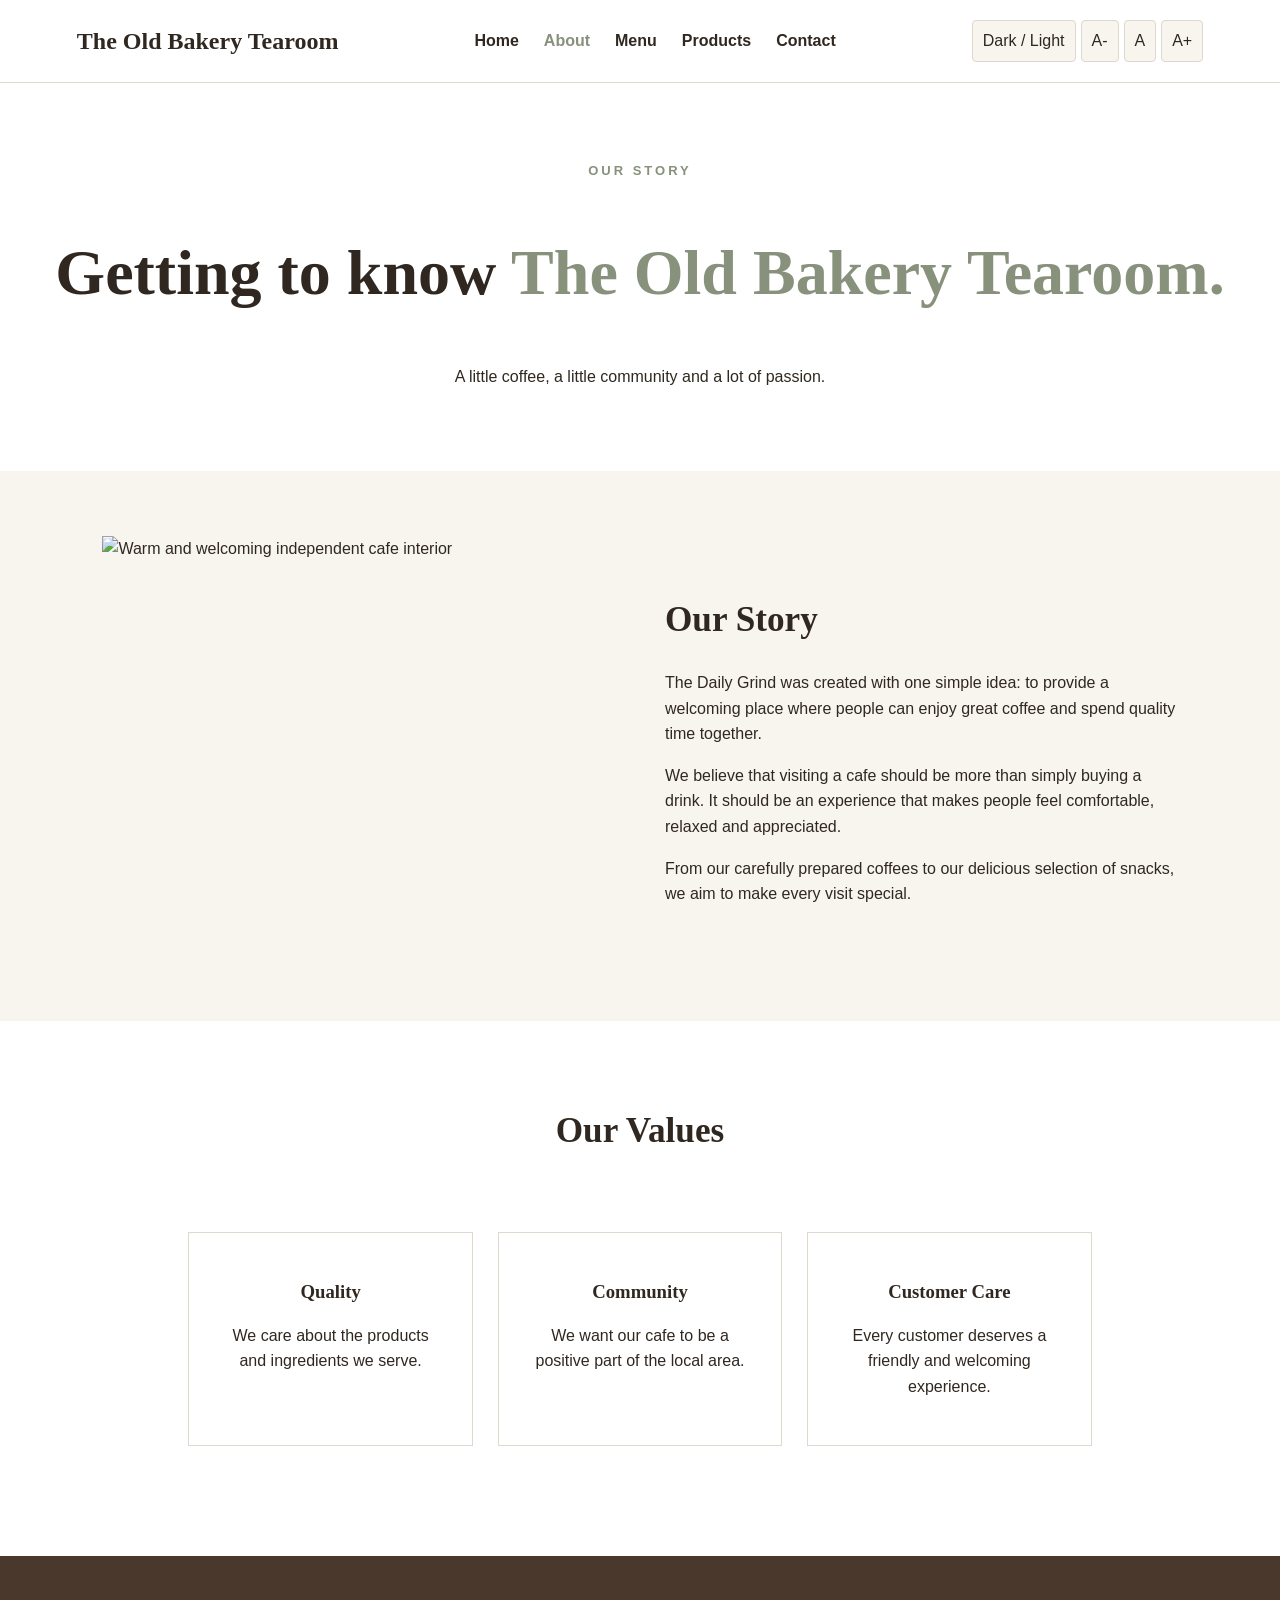
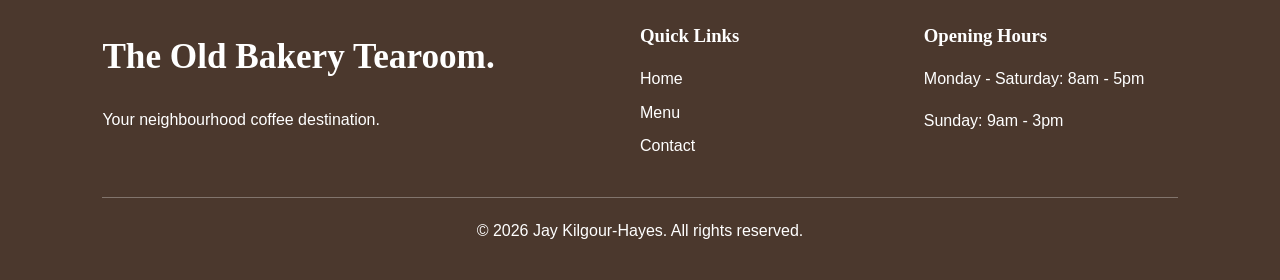
==== about.html @ dd0f077c "Initial commit - The Old Bakery Tearoom website" ====
<!DOCTYPE html>
<html lang="en">
<head>
    <meta charset="UTF-8">
    <meta name="viewport" content="width=device-width, initial-scale=1.0">
    <meta name="description" content="Discover the story behind The Old Bakery Tearoom cafe.">
    <title>About Us | The Old Bakery Tearoom</title>
    <link rel="stylesheet" href="css/styles.css">
    <script src="javascript/script.js" defer></script>
</head>

<body>

<a href="#main-content" class="skip-link">Skip to main content</a>

<header class="site-header">

    <a href="index.html" class="logo">The Old Bakery Tearoom</a>

    <button class="menu-toggle" aria-label="Open navigation menu"
            aria-expanded="false" aria-controls="main-navigation">
        ☰
    </button>

    <nav id="main-navigation" aria-label="Main navigation">
        <ul>
            <li><a href="index.html">Home</a></li>
            <li><a href="about.html" aria-current="page">About</a></li>
            <li><a href="menu.html">Menu</a></li>
            <li><a href="products.html">Products</a></li>
            <li><a href="contact.html">Contact</a></li>
        </ul>
    </nav>

    <div class="accessibility-controls">
        <button id="theme-toggle" type="button">Dark / Light</button>
        <button id="decrease-text" type="button">A-</button>
        <button id="reset-text" type="button">A</button>
        <button id="increase-text" type="button">A+</button>
    </div>

</header>

<main id="main-content">

    <section class="page-heading">
        <p class="eyebrow">OUR STORY</p>
        <h1>Getting to know <span>The Old Bakery Tearoom.</span></h1>
        <p>A little coffee, a little community and a lot of passion.</p>
    </section>

    <section class="about-section">

        <div class="about-image">
            <img src="../Project 2/assets/Images/Cafe_seats.jpeg"
                 alt="Warm and welcoming independent cafe interior">
        </div>

        <div class="about-content">

            <h2>Our Story</h2>

            <p>
                The Daily Grind was created with one simple idea:
                to provide a welcoming place where people can
                enjoy great coffee and spend quality time together.
            </p>

            <p>
                We believe that visiting a cafe should be more
                than simply buying a drink. It should be an
                experience that makes people feel comfortable,
                relaxed and appreciated.
            </p>

            <p>
                From our carefully prepared coffees to our
                delicious selection of snacks, we aim to make
                every visit special.
            </p>

        </div>

    </section>

    <section class="values-section">

        <h2>Our Values</h2>

        <div class="features">

            <article class="feature-card">
                <h3>Quality</h3>
                <p>We care about the products and ingredients we serve.</p>
            </article>

            <article class="feature-card">
                <h3>Community</h3>
                <p>We want our cafe to be a positive part of the local area.</p>
            </article>

            <article class="feature-card">
                <h3>Customer Care</h3>
                <p>Every customer deserves a friendly and welcoming experience.</p>
            </article>

        </div>

    </section>

</main>

<footer class="site-footer">
    <div class="footer-content">
        <div>
            <h2>The Old Bakery Tearoom.</h2>
            <p>Your neighbourhood coffee destination.</p>
        </div>
        <div>
            <h3>Quick Links</h3>
            <a href="index.html">Home</a>
            <a href="menu.html">Menu</a>
            <a href="contact.html">Contact</a>
        </div>
        <div>
            <h3>Opening Hours</h3>
            <p>Monday - Saturday: 8am - 5pm</p>
            <p>Sunday: 9am - 3pm</p>
        </div>
    </div>
    <p class="copyright">&copy; 2026 Jay Kilgour-Hayes. All rights reserved.</p>
</footer>

</body>
</html>
---- css/styles.css ----
/* =========================================
   THE DAILY GRIND - WEBSITE STYLES
   Espresso brown, cream and sage green.
========================================= */

/* 1. Global settings */

:root {
    --primary: #4b382d;
    --secondary: #87917b;
    --background: #f8f5ef;
    --surface: #ffffff;
    --text: #302820;
    --muted: #686159;
    --border: #ded8ce;
    --font-size: 16px;
}

* {
    box-sizing: border-box;
}

html {
    scroll-behavior: smooth;
    font-size: var(--font-size);
}

body {
    margin: 0;
    background: var(--background);
    color: var(--text);
    font-family: Arial, Helvetica, sans-serif;
    line-height: 1.6;
}

img {
    max-width: 100%;
    display: block;
}

a {
    color: inherit;
}

button,
input,
textarea {
    font: inherit;
}

button {
    cursor: pointer;
}

a:focus-visible,
button:focus-visible,
input:focus-visible,
textarea:focus-visible {
    outline: 3px solid var(--secondary);
    outline-offset: 3px;
}

/* 2. Dark mode */

body.dark-mode {
    --primary: #d7c7b3;
    --secondary: #aab69c;
    --background: #201e1a;
    --surface: #302c25;
    --text: #f5efe5;
    --muted: #c3bbae;
    --border: #514a40;
}

/* 3. Accessibility */

.skip-link {
    position: absolute;
    top: -100px;
    left: 10px;
    background: var(--primary);
    color: white;
    padding: 12px;
    z-index: 1000;
}

.skip-link:focus {
    top: 10px;
}

/* 4. Header and navigation */

.site-header {
    display: flex;
    align-items: center;
    justify-content: space-between;
    flex-wrap: wrap;
    padding: 20px 6%;
    background: var(--surface);
    border-bottom: 1px solid var(--border);
    gap: 15px;
}

.logo {
    font-family: Georgia, serif;
    font-size: 24px;
    font-weight: bold;
    text-decoration: none;
}

.logo span {
    color: var(--secondary);
}

nav ul {
    display: flex;
    list-style: none;
    gap: 25px;
    padding: 0;
    margin: 0;
}

nav a {
    text-decoration: none;
    font-weight: bold;
}

nav a:hover,
nav a[aria-current="page"] {
    color: var(--secondary);
}

.menu-toggle {
    display: none;
    background: transparent;
    border: 1px solid var(--border);
    padding: 8px 12px;
    color: var(--text);
    font-size: 20px;
}

.accessibility-controls {
    display: flex;
    gap: 5px;
    align-items: center;
}

.accessibility-controls button {
    padding: 7px 10px;
    background: var(--background);
    border: 1px solid var(--border);
    color: var(--text);
    border-radius: 4px;
}

/* 5. Typography */

h1,
h2,
h3 {
    font-family: Georgia, "Times New Roman", serif;
    line-height: 1.2;
}

h1 {
    font-size: clamp(2.5rem, 5vw, 4.5rem);
}

h2 {
    font-size: 2.2rem;
}

.eyebrow {
    color: var(--secondary);
    font-size: 13px;
    font-weight: bold;
    letter-spacing: 3px;
}

/* 6. Original buttons */

.primary-button,
.secondary-button {
    display: inline-block;
    padding: 13px 25px;
    text-decoration: none;
    border: none;
    border-radius: 4px;
    font-weight: bold;
}

.primary-button {
    background: var(--secondary);
    color: #ffffff;
}

.secondary-button {
    background: var(--primary);
    color: #ffffff;
}

.primary-button:hover,
.secondary-button:hover {
    opacity: 0.85;
}

/* 7. Home page hero */

.hero {
    display: grid;
    grid-template-columns: 1fr 1fr;
    align-items: center;
    gap: 40px;
    padding: 70px 8%;
    background: var(--background);
}

.hero-content h1 span,
.page-heading h1 span {
    color: var(--secondary);
}

.hero-content p {
    max-width: 500px;
}

.hero-image img {
    width: 100%;
    height: 450px;
    object-fit: cover;
    border-radius: 5px;
}

/* 8. Welcome section */

.welcome-section {
    text-align: center;
    max-width: 750px;
    margin: auto;
    padding: 65px 20px;
}

/* 9. Feature cards */

.features {
    display: grid;
    grid-template-columns: repeat(3, 1fr);
    gap: 25px;
    padding: 50px 8%;
}

.feature-card {
    background: var(--surface);
    border: 1px solid var(--border);
    padding: 30px;
    text-align: center;
}

.feature-icon {
    font-size: 40px;
}

/* 10. Call to action */

.cta-section {
    text-align: center;
    padding: 65px 20px;
    background: var(--surface);
}

/* 11. Page headings */

.page-heading {
    text-align: center;
    padding: 65px 20px;
    background: var(--surface);
}

.page-heading h1 span {
    color: var(--secondary);
}

/* 12. About page */

.about-section {
    display: grid;
    grid-template-columns: 1fr 1fr;
    gap: 50px;
    align-items: center;
    padding: 65px 8%;
}

.about-image img {
    width: 100%;
    height: 420px;
    object-fit: cover;
}

.values-section {
    padding: 60px 8%;
    text-align: center;
    background: var(--surface);
}

/* 13. Menu page */

.menu-section {
    padding: 60px 8%;
}

.filter-buttons {
    display: flex;
    flex-wrap: wrap;
    gap: 10px;
    margin: 25px 0;
}

.filter-btn {
    background: var(--surface);
    color: var(--text);
    border: 1px solid var(--border);
    padding: 10px 20px;
    border-radius: 25px;
}

.filter-btn.active,
.filter-btn[aria-pressed="true"] {
    background: var(--primary);
    color: #ffffff;
}

.product-grid {
    display: grid;
    grid-template-columns: repeat(3, 1fr);
    gap: 25px;
}

.product-card {
    background: var(--surface);
    border: 1px solid var(--border);
    overflow: hidden;
}

.product-card[hidden] {
    display: none;
}

.product-card img {
    width: 100%;
    height: 220px;
    object-fit: cover;
}

.product-information {
    padding: 20px;
}

.product-information p {
    color: var(--muted);
}

.add-to-basket {
    display: block;
    width: 100%;
    margin-top: 15px;
    padding: 12px;
    background: var(--secondary);
    color: #ffffff;
    border: none;
    border-radius: 3px;
}

.basket {
    margin-top: 40px;
    padding: 25px;
    background: var(--surface);
    border: 1px solid var(--border);
}

.basket button {
    padding: 10px 20px;
    background: var(--primary);
    color: #ffffff;
    border: none;
}

.small-note {
    color: var(--muted);
    font-size: 13px;
}

/* 14. Product page */

.featured-product {
    display: grid;
    grid-template-columns: 1fr 1fr;
    gap: 50px;
    align-items: center;
    padding: 70px 8%;
}

.featured-product-image img {
    width: 100%;
    height: 450px;
    object-fit: cover;
}

.product-price {
    font-size: 25px;
    font-weight: bold;
    color: var(--secondary);
}

/* 15. Contact page */

.contact-section {
    display: grid;
    grid-template-columns: 1fr 1fr;
    gap: 50px;
    padding: 70px 8%;
}

.contact-information h3 {
    margin-top: 25px;
}

.contact-information a {
    color: var(--secondary);
}

.contact-form-container {
    padding: 30px;
    background: var(--surface);
    border: 1px solid var(--border);
}

.form-group {
    margin-bottom: 20px;
}

.form-group label {
    display: block;
    margin-bottom: 7px;
    font-weight: bold;
}

.form-group input,
.form-group textarea {
    width: 100%;
    padding: 12px;
    border: 1px solid var(--border);
    background: var(--background);
    color: var(--text);
    border-radius: 3px;
}

.form-group input[aria-invalid="true"],
.form-group textarea[aria-invalid="true"] {
    border: 2px solid #a33b32;
}

/* 16. Footer */

.site-footer {
    padding: 50px 8% 20px;
    background: var(--primary);
    color: #ffffff;
}

.footer-content {
    display: grid;
    grid-template-columns: 2fr 1fr 1fr;
    gap: 30px;
}

.footer-content a {
    display: block;
    color: #ffffff;
    margin: 8px 0;
    text-decoration: none;
}

.copyright {
    text-align: center;
    padding-top: 20px;
    border-top: 1px solid rgba(255,255,255,0.3);
    margin-top: 30px;
}

/* 17. Tablet responsiveness */

@media (max-width: 1000px) {

    .site-header {
        flex-wrap: wrap;
    }

    .menu-toggle {
        display: block;
        margin-left: auto;
    }

    nav {
        display: none;
        width: 100%;
    }

    nav.open {
        display: block;
    }

    nav ul {
        flex-direction: column;
        gap: 15px;
        padding: 15px 0;
    }

    .hero,
    .about-section,
    .featured-product,
    .contact-section {
        grid-template-columns: 1fr;
    }

    .product-grid {
        grid-template-columns: repeat(2, 1fr);
    }
}

/* 18. Mobile responsiveness */

@media (max-width: 600px) {

    .hero {
        padding: 40px 6%;
    }

    .hero-image img {
        height: 280px;
    }

    .features,
    .product-grid {
        grid-template-columns: 1fr;
    }

    .about-section,
    .featured-product,
    .contact-section {
        padding: 40px 6%;
    }

    .footer-content {
        grid-template-columns: 1fr;
    }

    .accessibility-controls {
        width: 100%;
        justify-content: flex-end;
    }
}

/* 19. Reduced motion accessibility */

@media (prefers-reduced-motion: reduce) {

    *,
    *::before,
    *::after {
        scroll-behavior: auto !important;
        transition-duration: 0.01ms !important;
    }
}

/* 20. Link-style buttons */

.hero-actions {
    display: flex;
    flex-wrap: wrap;
    gap: 15px;
    margin-top: 25px;
}

.btn {
    display: inline-flex;
    align-items: center;
    justify-content: center;
    gap: 10px;
    min-height: 48px;
    padding: 13px 25px;
    text-decoration: none;
    border: 2px solid transparent;
    border-radius: 4px;
    font-weight: bold;
    text-align: center;
    line-height: 1.2;
    cursor: pointer;
    transition: background-color 0.3s ease, color 0.3s ease, transform 0.3s ease;
}

/* Add a visible arrow icon after the button text. */
.btn::after {
    content: "\2192";
    display: inline-block;
    font-size: 1.15em;
    line-height: 1;
}

.btn-primary {
    background-color: #87917b;
    color: #ffffff;
    border-color: #87917b;
}

.btn-primary:hover {
    background-color: #707b65;
    border-color: #707b65;
    color: #ffffff;
    transform: translateY(-2px);
}

.btn-secondary {
    background-color: #4b382d;
    color: #ffffff;
    border-color: #4b382d;
}

.btn-secondary:hover {
    background-color: #36271f;
    border-color: #36271f;
    color: #ffffff;
    transform: translateY(-2px);
}

.btn:focus-visible {
    outline: 3px solid var(--secondary);
    outline-offset: 3px;
}

/* Mobile button layout */

@media (max-width: 600px) {

    .hero-actions {
        flex-direction: column;
        align-items: stretch;
    }

    .btn {
        width: 100%;
    }
}
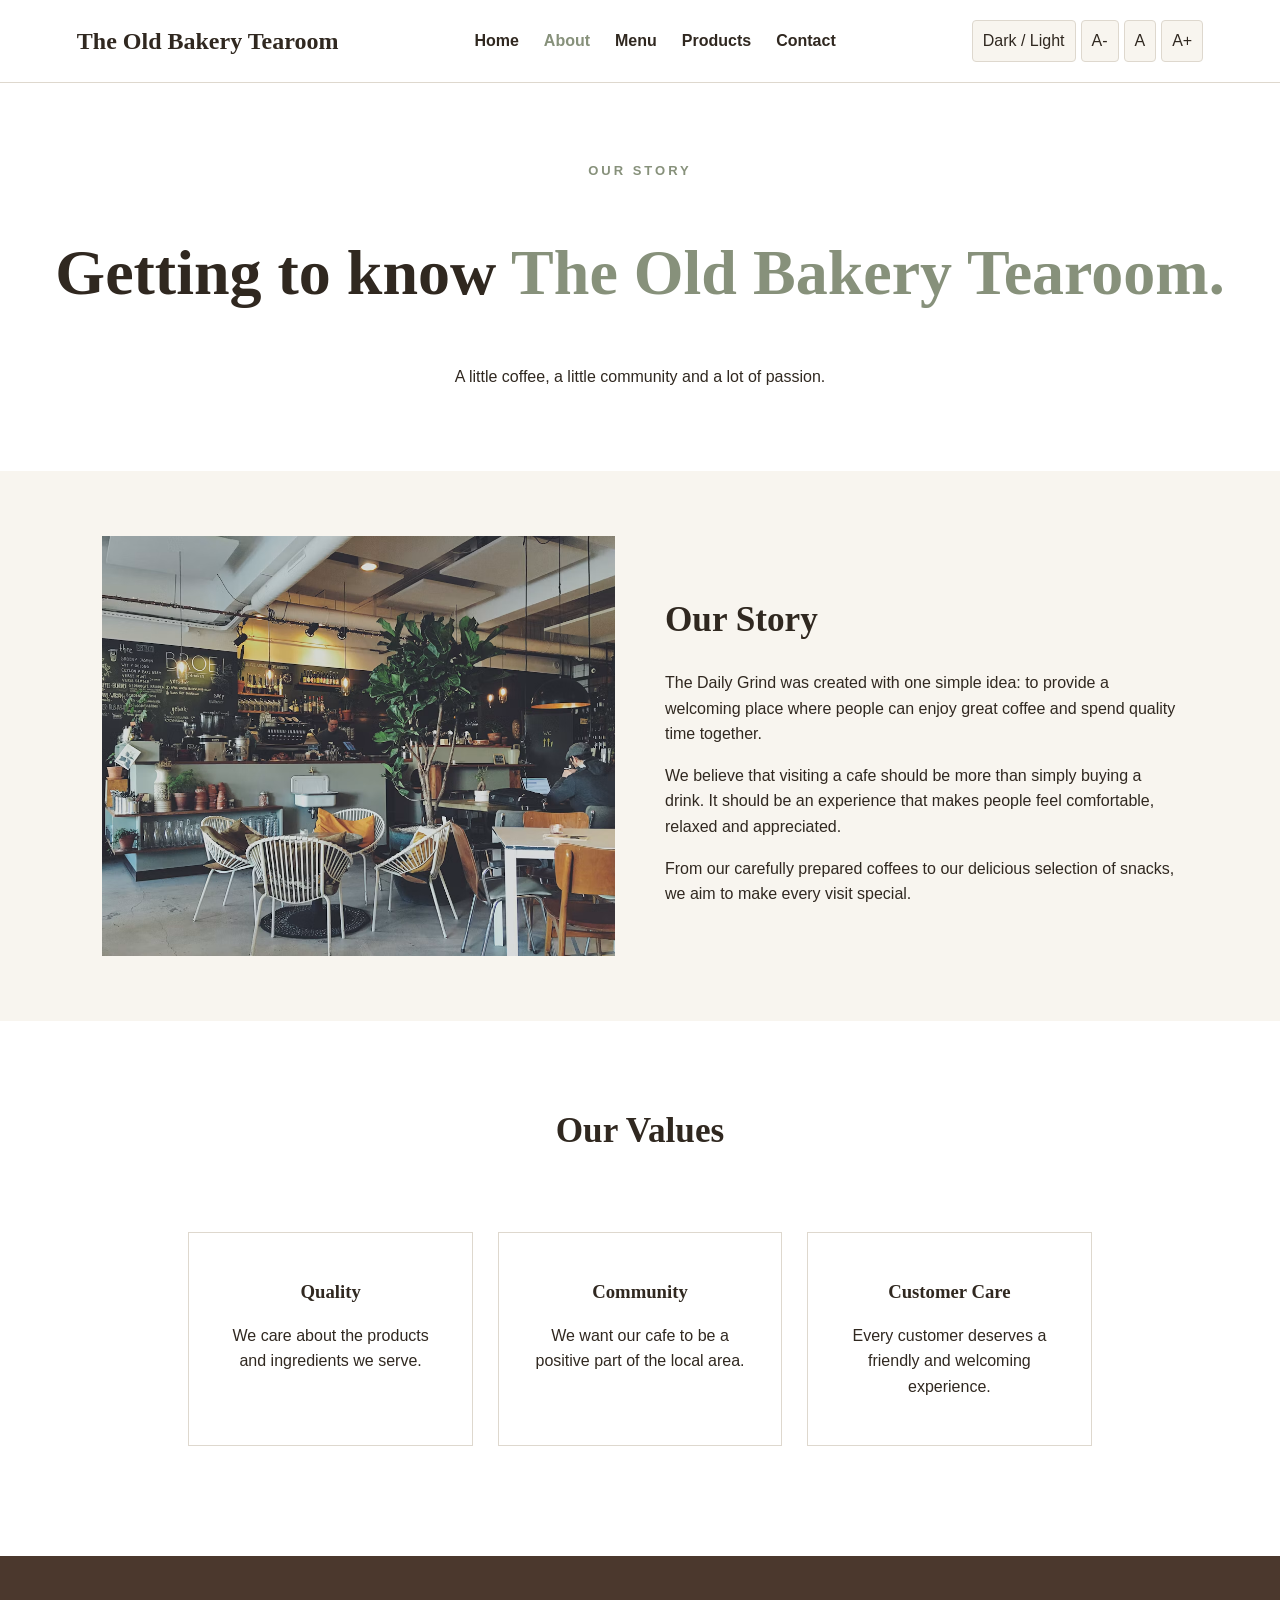
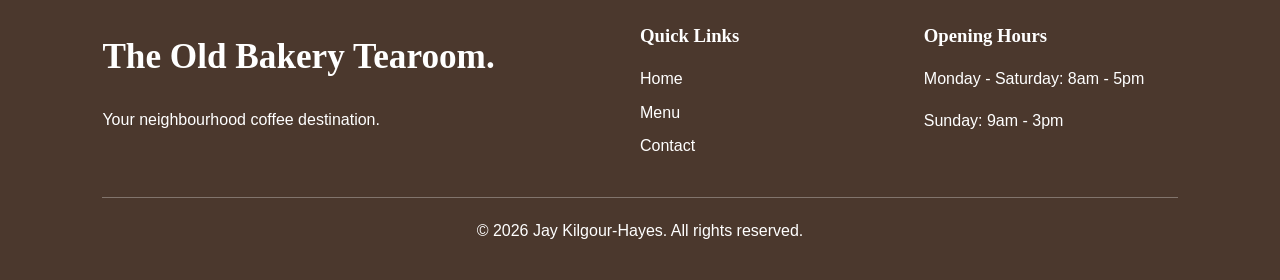
==== commit 338cbbec: "Update website" ====
--- a/about.html
+++ b/about.html
@@ -53,7 +53,7 @@
     <section class="about-section">
 
         <div class="about-image">
-            <img src="../Project 2/assets/Images/Cafe_seats.jpeg"
+            <img src="assets/Images/Cafe_seats.jpeg"
                  alt="Warm and welcoming independent cafe interior">
         </div>
 
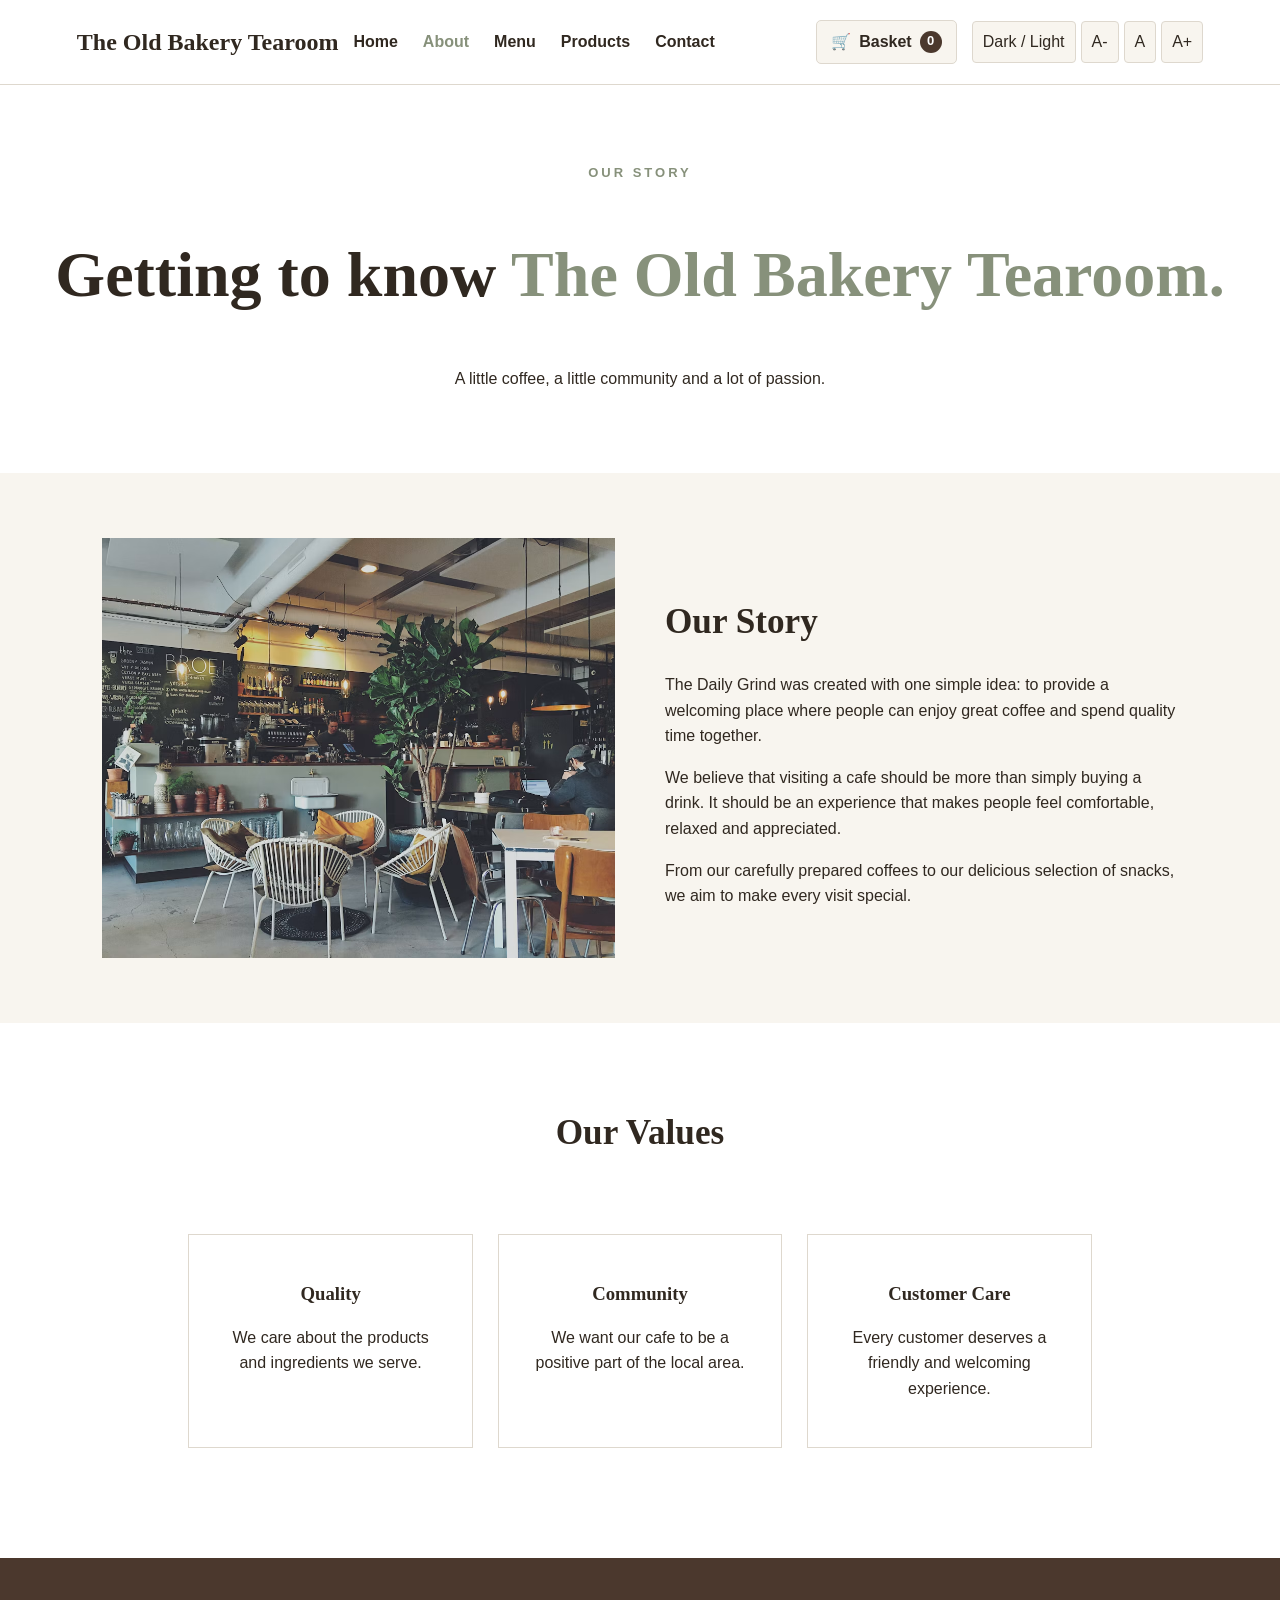
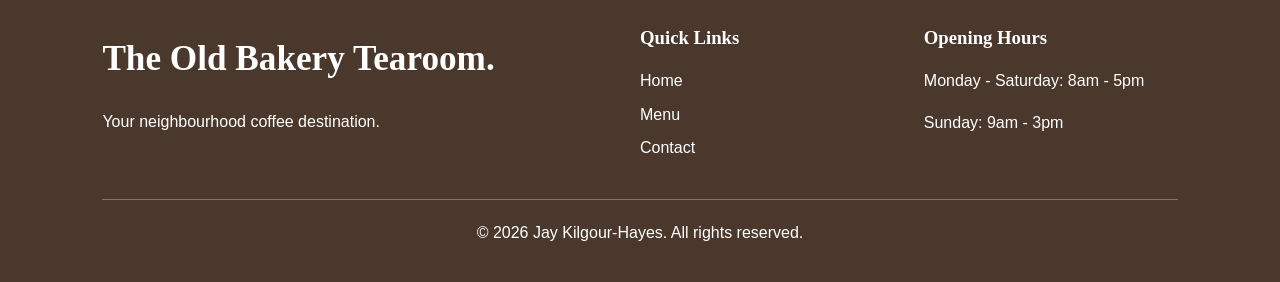
==== commit 06ba3fb8: "Add basket dropdown to all website pages" ====
--- a/about.html
+++ b/about.html
@@ -32,6 +32,40 @@
             <li><a href="contact.html">Contact</a></li>
         </ul>
     </nav>
+
+    <!-- Header basket dropdown -->
+    <div class="header-basket-container">
+
+        <button type="button" class="header-basket"
+                id="header-basket-toggle"
+                aria-label="Open basket, 0 items"
+                aria-expanded="false"
+                aria-controls="header-basket-dropdown">
+
+            <span aria-hidden="true">🛒</span>
+            <span>Basket</span>
+            <span id="header-basket-count">0</span>
+
+        </button>
+
+        <div class="header-basket-dropdown"
+             id="header-basket-dropdown" hidden>
+
+            <h2>Your Basket</h2>
+
+            <div id="basket-items"></div>
+
+            <p>Items: <span id="basket-count">0</span></p>
+
+            <p>Total: £<span id="basket-total">0.00</span></p>
+
+            <button id="clear-basket" type="button">
+                Clear Basket
+            </button>
+
+        </div>
+
+    </div>
 
     <div class="accessibility-controls">
         <button id="theme-toggle" type="button">Dark / Light</button>
--- a/css/styles.css
+++ b/css/styles.css
@@ -1,4 +1,3 @@
-
 /* =========================================
    THE DAILY GRIND - WEBSITE STYLES
    Espresso brown, cream and sage green.
@@ -369,20 +368,6 @@
     color: #ffffff;
     border: none;
     border-radius: 3px;
-}
-
-.basket {
-    margin-top: 40px;
-    padding: 25px;
-    background: var(--surface);
-    border: 1px solid var(--border);
-}
-
-.basket button {
-    padding: 10px 20px;
-    background: var(--primary);
-    color: #ffffff;
-    border: none;
 }
 
 .small-note {
@@ -651,3 +636,108 @@
         width: 100%;
     }
 }
+
+/* 21. Header basket */
+
+.header-basket-container {
+    position: relative;
+    margin-left: auto;
+}
+
+.header-basket {
+    display: inline-flex;
+    align-items: center;
+    gap: 8px;
+    padding: 8px 14px;
+    background: var(--background);
+    color: var(--text);
+    border: 1px solid var(--border);
+    border-radius: 5px;
+    font-weight: bold;
+    cursor: pointer;
+}
+
+.header-basket:hover {
+    background: var(--secondary);
+    color: #ffffff;
+}
+
+#header-basket-count {
+    display: inline-flex;
+    align-items: center;
+    justify-content: center;
+    min-width: 22px;
+    height: 22px;
+    padding: 2px 6px;
+    background: var(--primary);
+    color: #ffffff;
+    border-radius: 50%;
+    font-size: 13px;
+}
+
+/* 22. Header basket dropdown */
+
+.header-basket-dropdown {
+    position: absolute;
+    top: calc(100% + 10px);
+    right: 0;
+    width: 320px;
+    max-width: 90vw;
+    padding: 20px;
+    background: var(--surface);
+    color: var(--text);
+    border: 1px solid var(--border);
+    border-radius: 5px;
+    box-shadow: 0 5px 15px rgba(0, 0, 0, 0.15);
+    z-index: 1000;
+}
+
+.header-basket-dropdown[hidden] {
+    display: none;
+}
+
+.header-basket-dropdown h2 {
+    font-size: 22px;
+    margin-top: 0;
+}
+
+.header-basket-dropdown #clear-basket {
+    padding: 10px 20px;
+    background: var(--primary);
+    color: #ffffff;
+    border: none;
+    cursor: pointer;
+}
+
+.basket-item {
+    display: flex;
+    align-items: center;
+    justify-content: space-between;
+    flex-wrap: wrap;
+    gap: 10px;
+    padding: 12px 0;
+    border-bottom: 1px solid var(--border);
+}
+
+.basket-item select {
+    padding: 7px;
+    background: var(--background);
+    color: var(--text);
+    border: 1px solid var(--border);
+    border-radius: 4px;
+    font: inherit;
+}
+
+/* Mobile basket dropdown */
+
+@media (max-width: 600px) {
+
+    .header-basket-container {
+        margin-left: auto;
+    }
+
+    .header-basket-dropdown {
+        right: 0;
+    }
+
+}
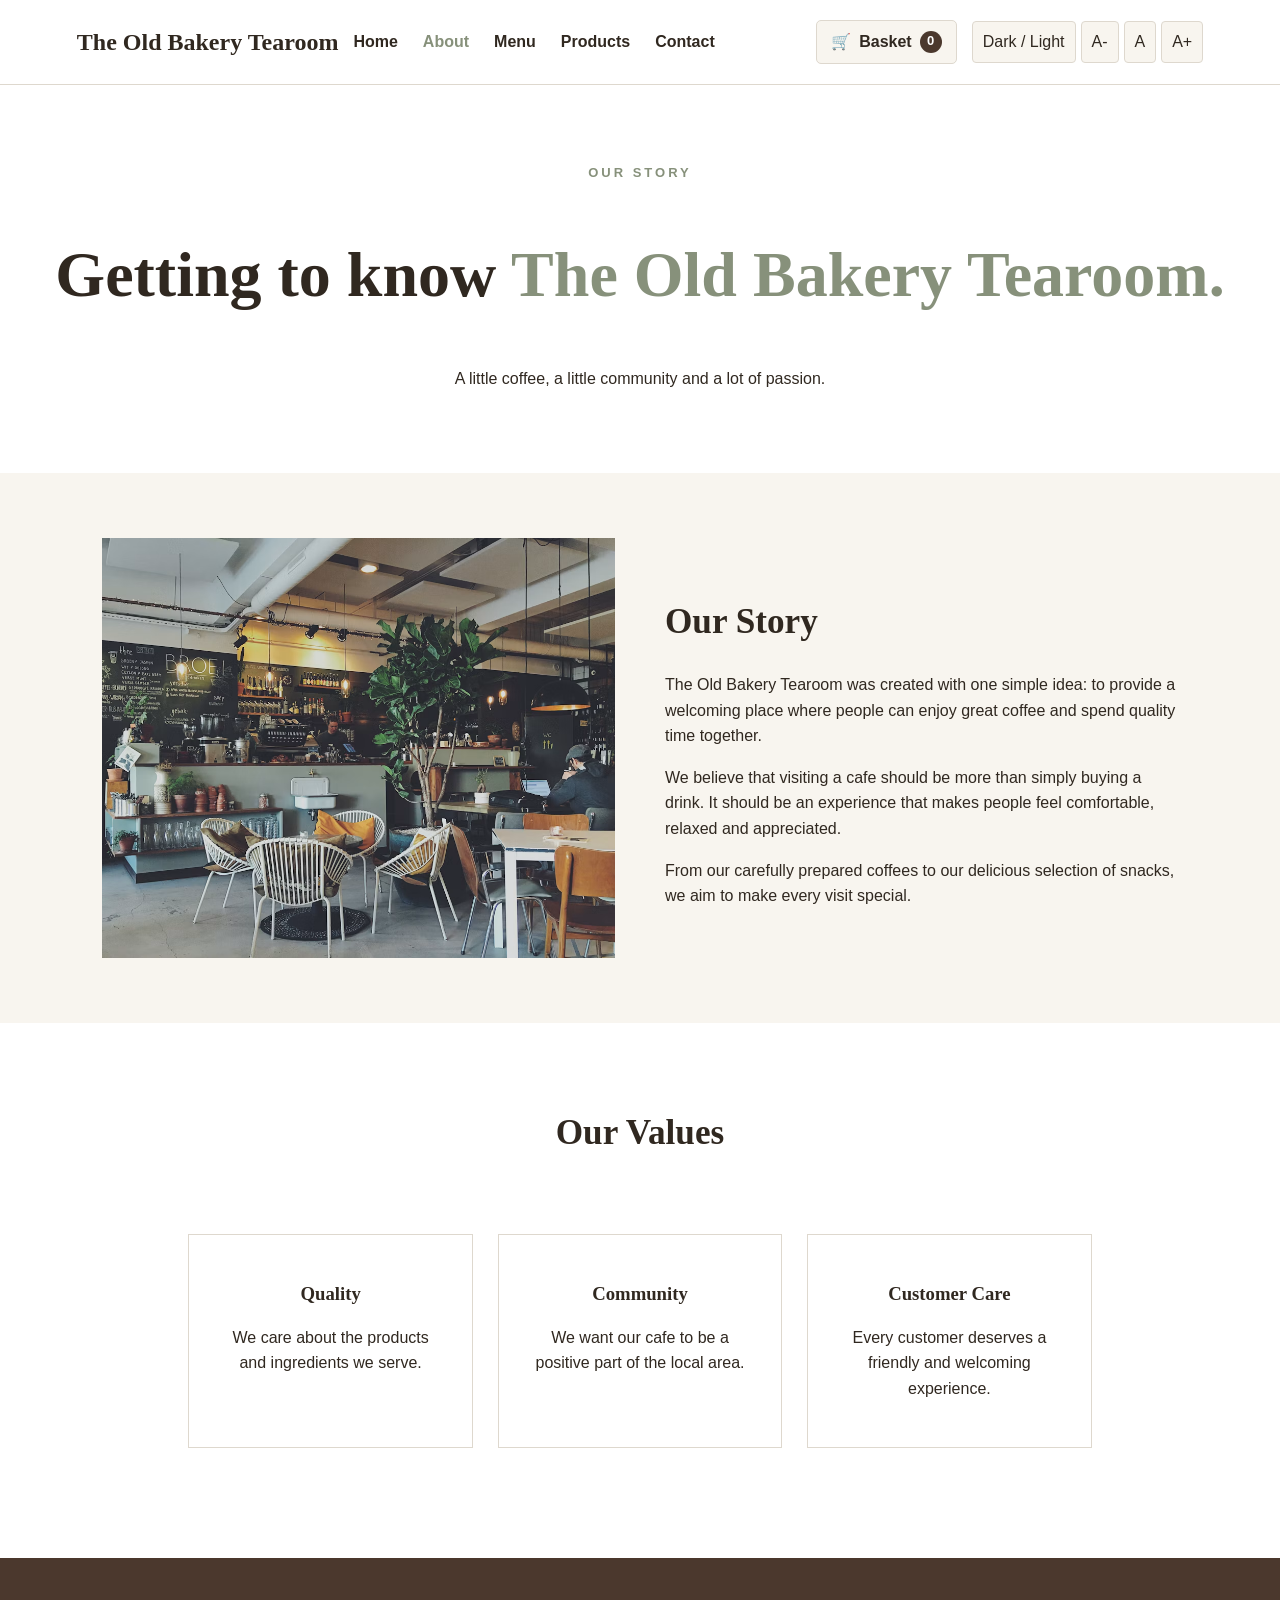
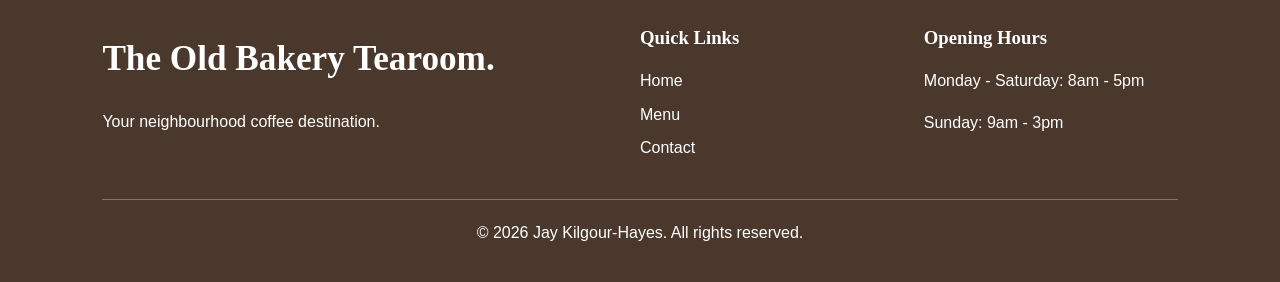
==== commit f1b08e9f: "Add basket dropdown to home page" ====
--- a/about.html
+++ b/about.html
@@ -96,7 +96,7 @@
             <h2>Our Story</h2>
 
             <p>
-                The Daily Grind was created with one simple idea:
+                The Old Bakery Tearoom was created with one simple idea:
                 to provide a welcoming place where people can
                 enjoy great coffee and spend quality time together.
             </p>
